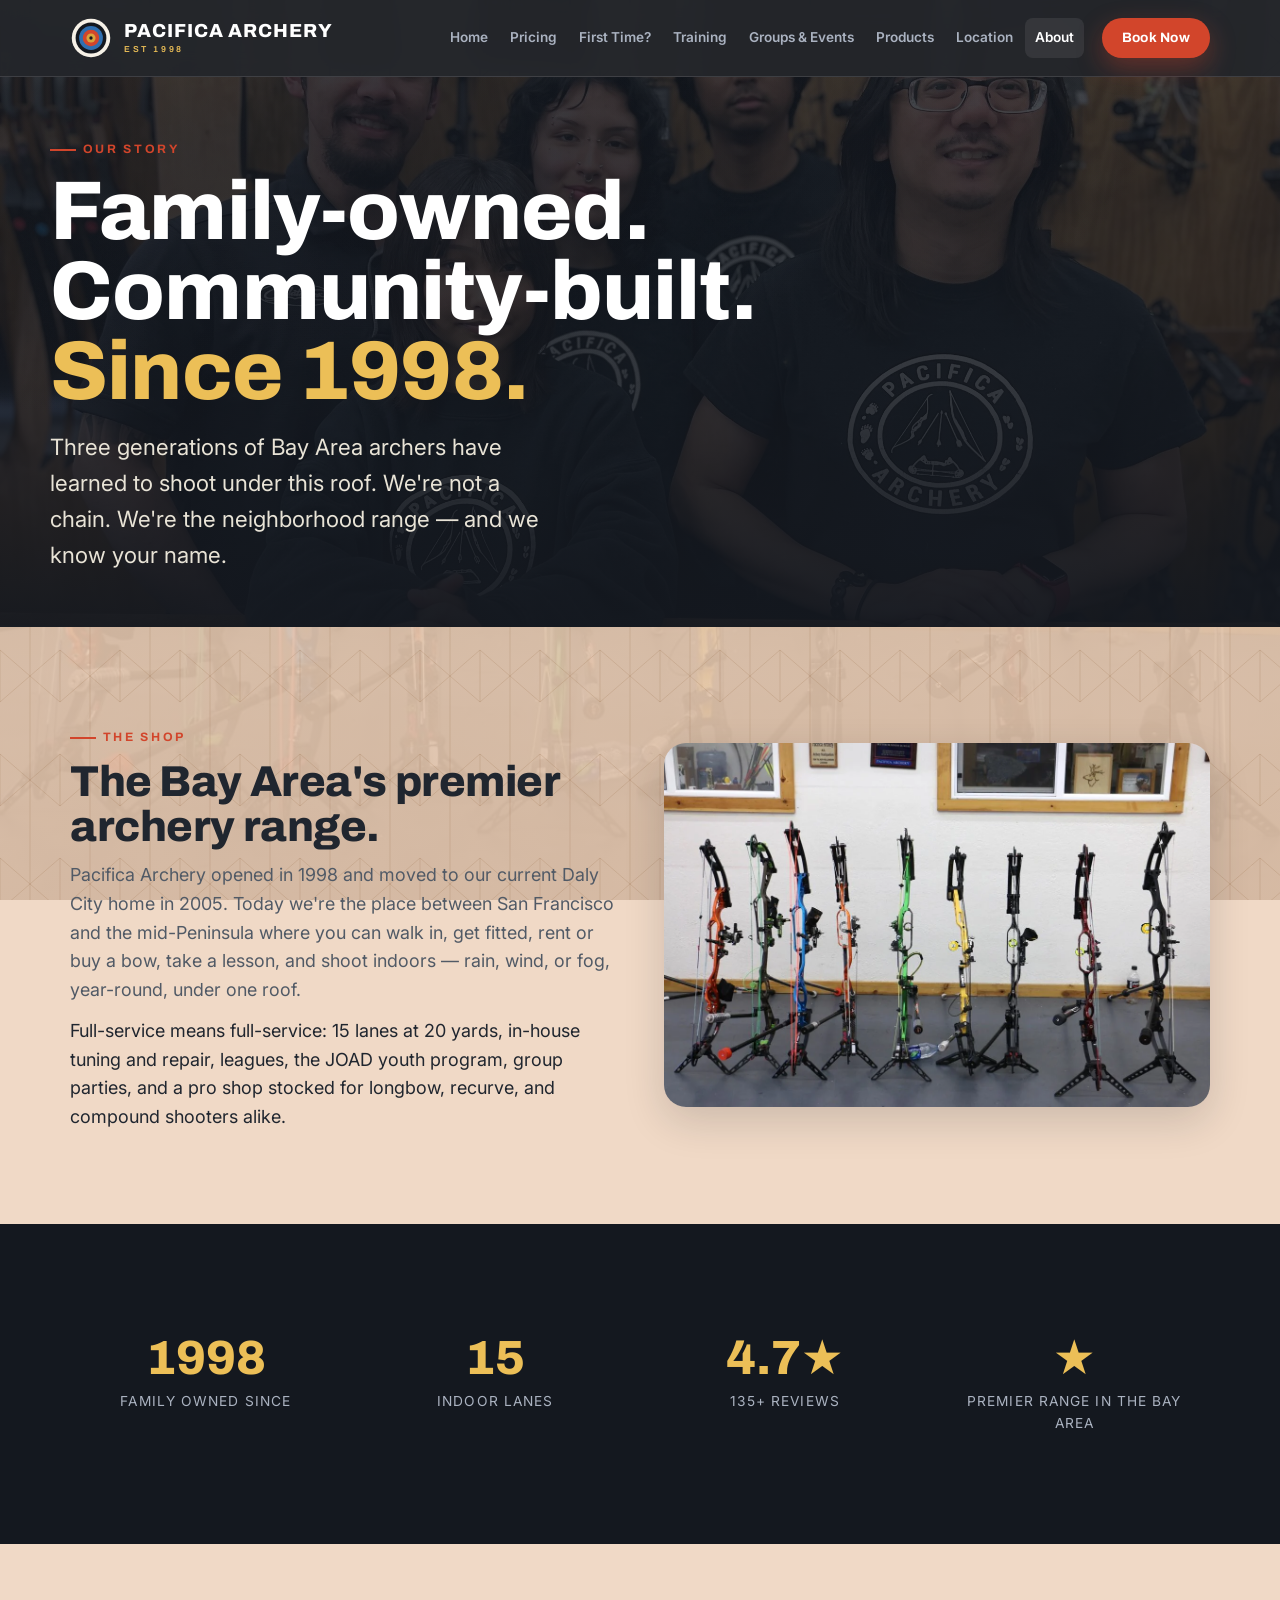
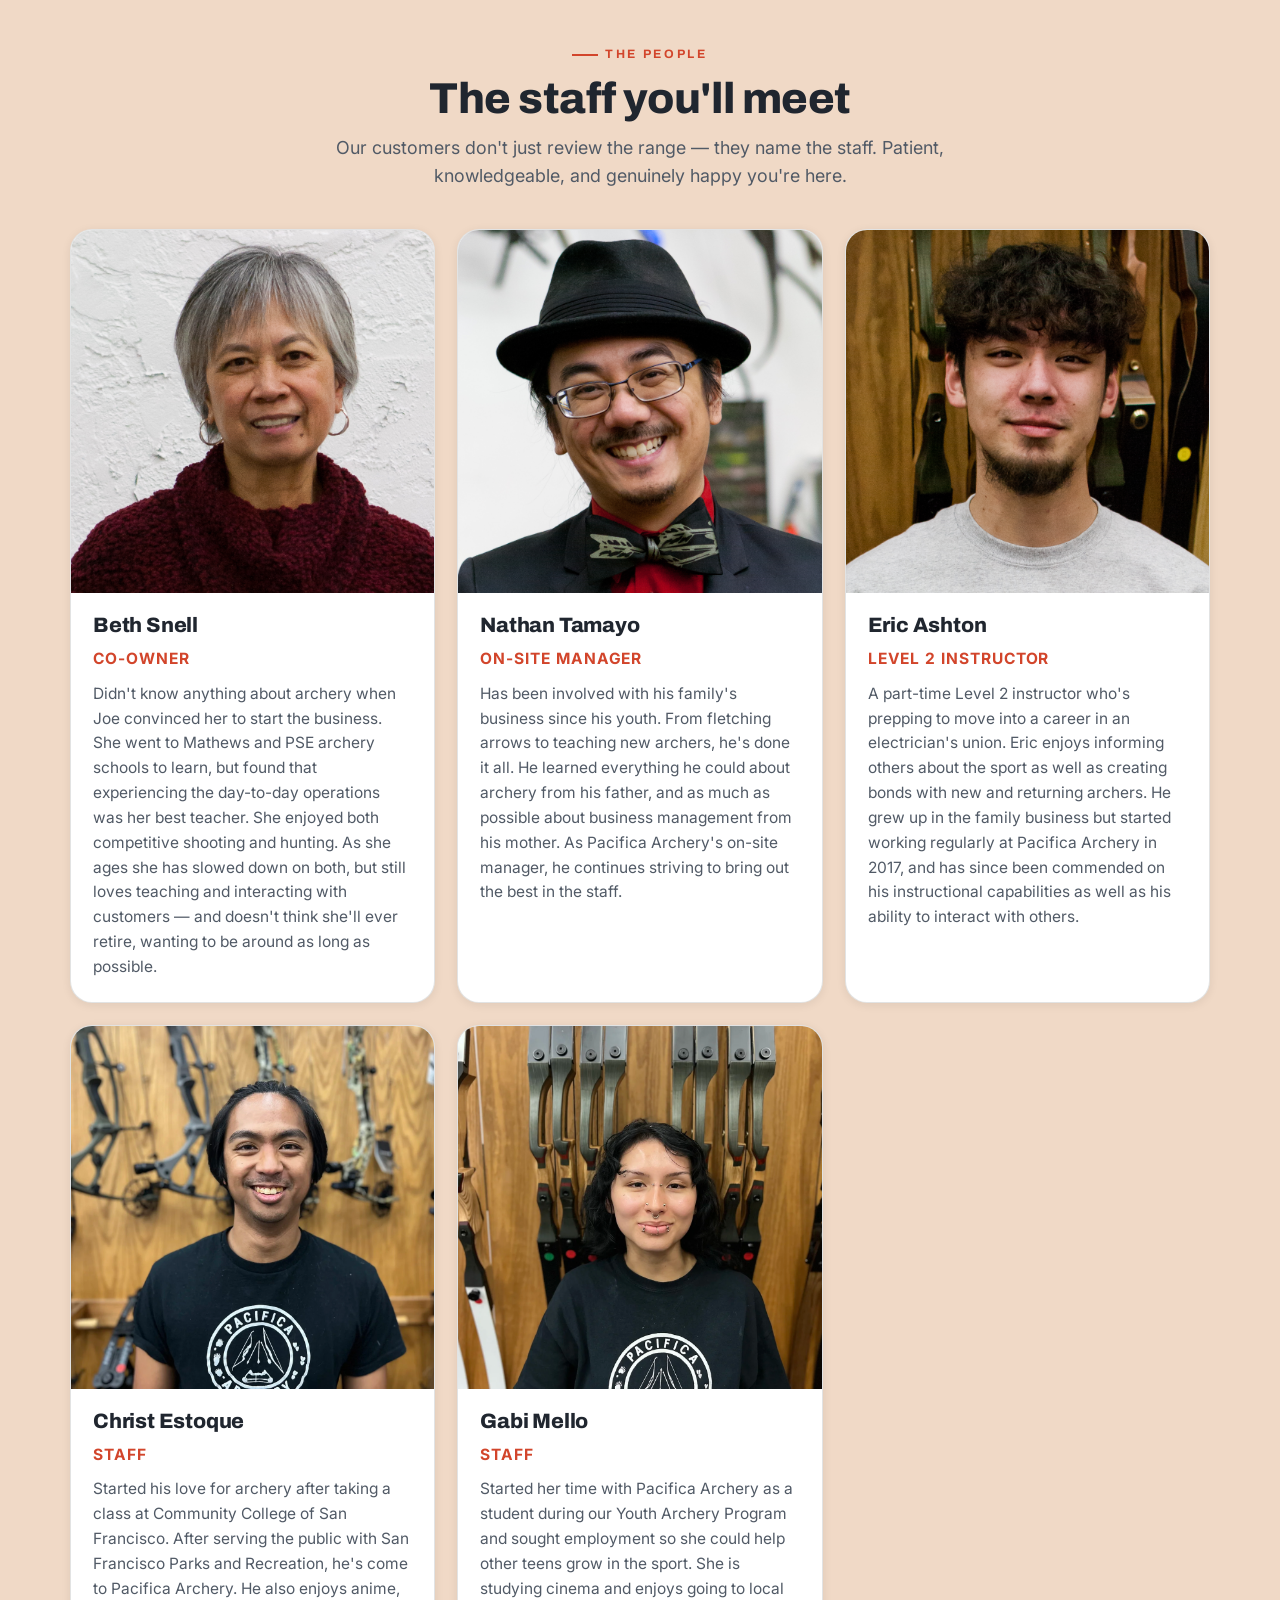
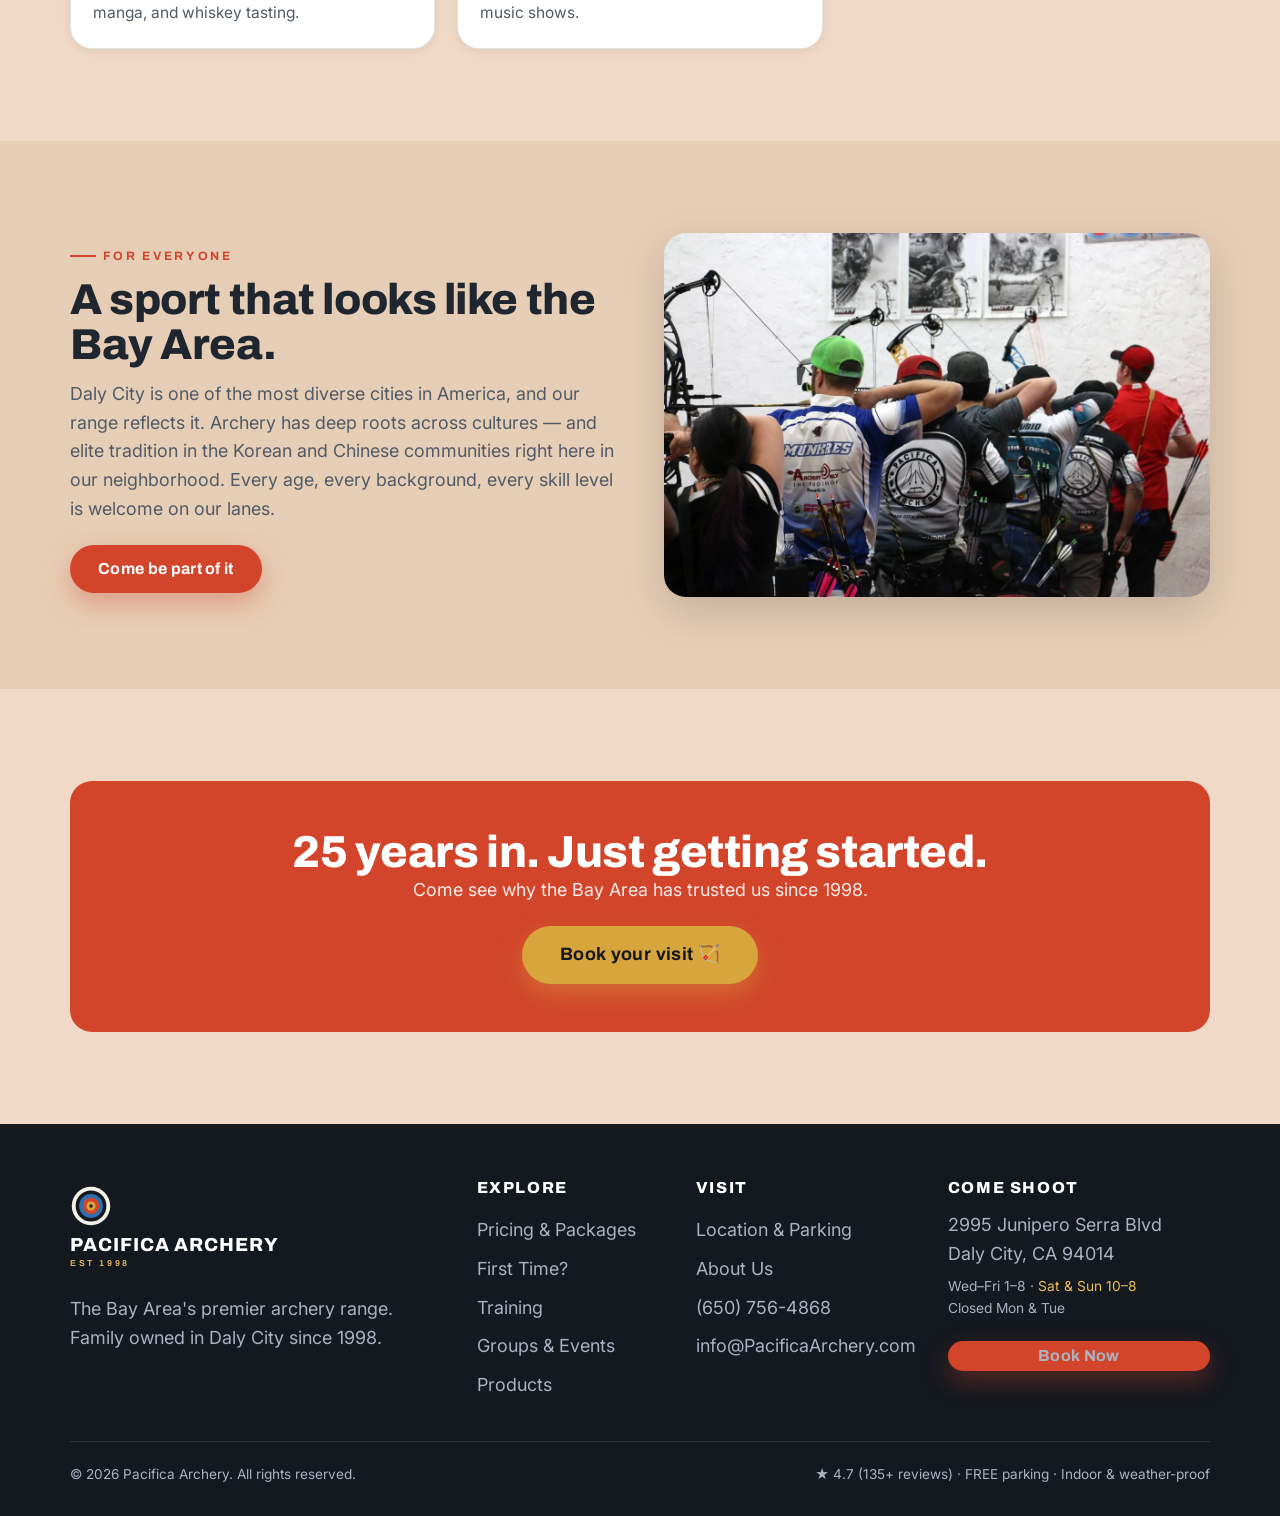
==== website/about.html @ 58738569 "Initial commit: Pacifica Archery website + business analysis Static, mobile-first marketing & bookin" ====
<!DOCTYPE html>
<html lang="en">
<head>
<meta charset="UTF-8">
<meta name="viewport" content="width=device-width, initial-scale=1">
<title>About — Pacifica Archery | Family-Owned Since 1998, Daly City</title>
<meta name="description" content="Meet Pacifica Archery: the Bay Area's premier archery range, family owned and operated in Daly City since 1998. Knowledgeable staff, real community, every archer welcome.">
<link rel="canonical" href="https://www.pacificaarchery.com/about.html">
<meta name="theme-color" content="#14181f">
<meta property="og:type" content="website">
<meta property="og:title" content="About — Pacifica Archery">
<meta property="og:description" content="Family owned in Daly City since 1998. The Bay Area's premier archery range.">
<meta property="og:image" content="https://www.pacificaarchery.com/assets/img/staff-team.webp">
<meta property="og:url" content="https://www.pacificaarchery.com/about.html">
<meta name="twitter:card" content="summary_large_image">
<link rel="icon" href="assets/img/favicon.svg" type="image/svg+xml">
<link rel="preconnect" href="https://fonts.googleapis.com"><link rel="preconnect" href="https://fonts.gstatic.com" crossorigin>
<link href="https://fonts.googleapis.com/css2?family=Archivo:wght@500;600;700;800;900&family=Inter:wght@400;500;600;700&family=Yuji+Syuku&display=swap" rel="stylesheet">
<link rel="stylesheet" href="assets/css/styles.css">
</head>
<body>

<header class="site-header">
  <div class="wrap nav">
    <a class="brand" href="index.html" aria-label="Pacifica Archery home"><svg class="mark" viewBox="0 0 48 48" aria-hidden="true"><circle cx="24" cy="24" r="22" fill="#f6f1e7"/><circle cx="24" cy="24" r="17.6" fill="#14181f"/><circle cx="24" cy="24" r="13.6" fill="#2f6fb0"/><circle cx="24" cy="24" r="9.4" fill="#d2452b"/><circle cx="24" cy="24" r="5.2" fill="#d8a43c"/><circle cx="24" cy="24" r="1.9" fill="#14181f"/></svg><span class="brand-name">Pacifica Archery<small>EST 1998</small></span></a>
    <nav class="nav-links" aria-label="Primary"><a href="index.html">Home</a><a href="pricing.html">Pricing</a><a href="first-time.html">First Time?</a><a href="lessons.html">Training</a><a href="groups.html">Groups &amp; Events</a><a href="products.html">Products</a><a href="location.html">Location</a><a href="about.html" aria-current="page">About</a></nav>
    <a class="btn btn--primary nav-book" href="book.html">Book Now</a>
    <button class="hamburger" aria-label="Open menu" aria-expanded="false" aria-controls="mobileMenu"><svg viewBox="0 0 24 24" fill="none" stroke="currentColor" stroke-width="2.4"><path d="M3 6h18M3 12h18M3 18h18"/></svg></button>
  </div>
</header>
<div class="mobile-menu" id="mobileMenu"><a href="index.html">Home</a><a href="pricing.html">Pricing &amp; Packages</a><a href="first-time.html">First Time? Start Here</a><a href="lessons.html">Training</a><a href="groups.html">Groups &amp; Events</a><a href="products.html">Products</a><a href="location.html">Location &amp; Parking</a><a href="about.html">About Us</a><a class="btn btn--primary btn--block" href="book.html">Book Now</a></div>

<section class="hero" style="min-height:auto">
  <div class="hero__media"><img src="assets/img/staff-team.webp" alt="The Pacifica Archery family and team in front of the bow wall"></div>
  <div class="wrap hero__inner" style="padding:54px 0">
    <span class="eyebrow">Our story</span>
    <h1 class="mt-s h-xl">Family-owned.<br>Community-built.<br><span class="pop">Since 1998.</span></h1>
    <p class="sub">Three generations of Bay Area archers have learned to shoot under this roof. We're not a chain. We're the neighborhood range — and we know your name.</p>
  </div>
</section>

<section class="section">
  <div class="wrap split">
    <div class="reveal">
      <span class="eyebrow">The shop</span>
      <h2 class="h-lg mt-s">The Bay Area's premier archery range.</h2>
      <p class="lead mt-s">Pacifica Archery opened in 1998 and moved to our current Daly City home in 2005. Today we're the place between San Francisco and the mid-Peninsula where you can walk in, get fitted, rent or buy a bow, take a lesson, and shoot indoors — rain, wind, or fog, year-round, under one roof.</p>
      <p class="mt-s">Full-service means full-service: 15 lanes at 20 yards, in-house tuning and repair, leagues, the JOAD youth program, group parties, and a pro shop stocked for longbow, recurve, and compound shooters alike.</p>
    </div>
    <div class="split__media reveal"><img src="assets/img/bows-spread.webp" alt="A colorful lineup of compound bows on stands at Pacifica Archery"></div>
  </div>
</section>

<section class="section section--ink tx-asanoha">
  <div class="wrap">
    <div class="stats">
      <div class="stat"><div class="n">1998</div><div class="l">Family owned since</div></div>
      <div class="stat"><div class="n">15</div><div class="l">Indoor lanes</div></div>
      <div class="stat"><div class="n">4.7★</div><div class="l">135+ reviews</div></div>
      <div class="stat"><div class="n">★</div><div class="l">Premier range in the Bay Area</div></div>
    </div>
  </div>
</section>

<!-- The team -->
<section class="section">
  <div class="wrap">
    <div class="center"><span class="eyebrow" style="justify-content:center">The people</span><h2 class="h-lg mt-s">The staff you'll meet</h2><p class="lead center mt-s" style="margin-inline:auto">Our customers don't just review the range — they name the staff. Patient, knowledgeable, and genuinely happy you're here.</p></div>
    <div class="cards cards--3 mt-l">
      <div class="card reveal"><div class="card__img" style="aspect-ratio:1"><img src="assets/img/staff-beth.webp" alt="Beth Snell, co-owner of Pacifica Archery"></div><div class="card__body"><h3>Beth Snell</h3><p class="small" style="color:var(--cinnabar);font-weight:700;text-transform:uppercase;letter-spacing:.06em">Co-owner</p><p class="muted">Didn't know anything about archery when Joe convinced her to start the business. She went to Mathews and PSE archery schools to learn, but found that experiencing the day-to-day operations was her best teacher. She enjoyed both competitive shooting and hunting. As she ages she has slowed down on both, but still loves teaching and interacting with customers — and doesn't think she'll ever retire, wanting to be around as long as possible.</p></div></div>
      <div class="card reveal"><div class="card__img" style="aspect-ratio:1"><img src="assets/img/staff-joe.webp" alt="Nathan Tamayo, on-site manager at Pacifica Archery"></div><div class="card__body"><h3>Nathan Tamayo</h3><p class="small" style="color:var(--cinnabar);font-weight:700;text-transform:uppercase;letter-spacing:.06em">On-site Manager</p><p class="muted">Has been involved with his family's business since his youth. From fletching arrows to teaching new archers, he's done it all. He learned everything he could about archery from his father, and as much as possible about business management from his mother. As Pacifica Archery's on-site manager, he continues striving to bring out the best in the staff.</p></div></div>
      <div class="card reveal"><div class="card__img" style="aspect-ratio:1"><img src="assets/img/staff-portrait-2.webp" alt="Eric Ashton, Level 2 instructor at Pacifica Archery"></div><div class="card__body"><h3>Eric Ashton</h3><p class="small" style="color:var(--cinnabar);font-weight:700;text-transform:uppercase;letter-spacing:.06em">Level 2 Instructor</p><p class="muted">A part-time Level 2 instructor who's prepping to move into a career in an electrician's union. Eric enjoys informing others about the sport as well as creating bonds with new and returning archers. He grew up in the family business but started working regularly at Pacifica Archery in 2017, and has since been commended on his instructional capabilities as well as his ability to interact with others.</p></div></div>
      <div class="card reveal"><div class="card__img" style="aspect-ratio:1"><img src="assets/img/staff-eric.webp" alt="Christ Estoque, staff at Pacifica Archery"></div><div class="card__body"><h3>Christ Estoque</h3><p class="small" style="color:var(--cinnabar);font-weight:700;text-transform:uppercase;letter-spacing:.06em">Staff</p><p class="muted">Started his love for archery after taking a class at Community College of San Francisco. After serving the public with San Francisco Parks and Recreation, he's come to Pacifica Archery. He also enjoys anime, manga, and whiskey tasting.</p></div></div>
      <div class="card reveal"><div class="card__img" style="aspect-ratio:1"><img src="assets/img/staff-archer-woman.webp" alt="Gabi Mello, staff at Pacifica Archery"></div><div class="card__body"><h3>Gabi Mello</h3><p class="small" style="color:var(--cinnabar);font-weight:700;text-transform:uppercase;letter-spacing:.06em">Staff</p><p class="muted">Started her time with Pacifica Archery as a student during our Youth Archery Program and sought employment so she could help other teens grow in the sport. She is studying cinema and enjoys going to local music shows.</p></div></div>
    </div>
  </div>
</section>

<section class="section" style="background:var(--paper-2)">
  <div class="wrap split split--rev">
    <div class="reveal">
      <span class="eyebrow">For everyone</span>
      <h2 class="h-lg mt-s">A sport that looks like the Bay Area.</h2>
      <p class="lead mt-s">Daly City is one of the most diverse cities in America, and our range reflects it. Archery has deep roots across cultures — and elite tradition in the Korean and Chinese communities right here in our neighborhood. Every age, every background, every skill level is welcome on our lanes.</p>
      <a class="btn btn--primary mt-m" href="book.html">Come be part of it</a>
    </div>
    <div class="split__media reveal"><img src="assets/img/league-line.webp" alt="A diverse line of archers shooting together at Pacifica Archery"></div>
  </div>
</section>

<section class="section">
  <div class="wrap center">
    <div class="banner-cta reveal"><h2>25 years in. Just getting started.</h2><p class="lead center" style="color:rgba(255,255,255,.9);margin-inline:auto">Come see why the Bay Area has trusted us since 1998.</p><a class="btn btn--gold btn--lg" href="book.html">Book your visit 🏹</a></div>
  </div>
</section>

<footer class="site-footer">
  <div class="wrap">
    <div class="footer-grid">
      <div><a class="brand" href="index.html" style="color:#fff"><svg class="mark" viewBox="0 0 48 48" aria-hidden="true"><circle cx="24" cy="24" r="22" fill="#f6f1e7"/><circle cx="24" cy="24" r="17.6" fill="#14181f"/><circle cx="24" cy="24" r="13.6" fill="#2f6fb0"/><circle cx="24" cy="24" r="9.4" fill="#d2452b"/><circle cx="24" cy="24" r="5.2" fill="#d8a43c"/><circle cx="24" cy="24" r="1.9" fill="#14181f"/></svg><span class="brand-name">Pacifica Archery<small>EST 1998</small></span></a><p class="mt-m" style="max-width:32ch">The Bay Area's premier archery range. Family owned in Daly City since 1998.</p></div>
      <div><h4>Explore</h4><a href="pricing.html">Pricing &amp; Packages</a><a href="first-time.html">First Time?</a><a href="lessons.html">Training</a><a href="groups.html">Groups &amp; Events</a><a href="products.html">Products</a></div>
      <div><h4>Visit</h4><a href="location.html">Location &amp; Parking</a><a href="about.html">About Us</a><a href="tel:+16507564868">(650) 756-4868</a><a href="mailto:info@PacificaArchery.com">info@PacificaArchery.com</a></div>
      <div><h4>Come shoot</h4><p style="margin:0 0 6px">2995 Junipero Serra Blvd<br>Daly City, CA 94014</p><p class="small">Wed–Fri 1–8 · <span style="color:var(--gold-bright)">Sat &amp; Sun 10–8</span><br>Closed Mon &amp; Tue</p><a class="btn btn--primary mt-m" href="book.html">Book Now</a></div>
    </div>
    <div class="footer-bottom"><span>© <span id="year">2026</span> Pacifica Archery. All rights reserved.</span><span>★ 4.7 (135+ reviews) · FREE parking · Indoor &amp; weather-proof</span></div>
  </div>
</footer>
<div class="mobile-book-bar"><a class="btn btn--primary" href="book.html">Book Now 🏹</a><a class="btn btn--gold btn--call" href="tel:+16507564868" aria-label="Call Pacifica Archery"><svg viewBox="0 0 24 24" width="22" height="22" fill="none" stroke="currentColor" stroke-width="2"><path d="M22 16.9v3a2 2 0 0 1-2.2 2 19.8 19.8 0 0 1-8.6-3 19.5 19.5 0 0 1-6-6 19.8 19.8 0 0 1-3.1-8.7A2 2 0 0 1 4.1 2h3a2 2 0 0 1 2 1.7c.1 1 .4 1.9.7 2.8a2 2 0 0 1-.5 2.1L8.1 9.9a16 16 0 0 0 6 6l1.3-1.3a2 2 0 0 1 2.1-.4c.9.3 1.8.6 2.8.7a2 2 0 0 1 1.7 2Z"/></svg></a></div>
<script src="assets/js/main.js"></script>
</body>
</html>
---- website/assets/css/styles.css ----
/* =============================================================
   PACIFICA ARCHERY — Design System
   Theme: Asian artisan & craft (wood, ink, gold, cinnabar) meets
   modern, sleek, action-oriented sport energy.
   Mobile-first. Built for speed, accessibility (WCAG AA), and SEO.
   ============================================================= */

/* ---------- Design tokens ---------- */
:root {
  /* Core palette */
  --ink:        #14181f;   /* sumi ink — primary dark */
  --ink-2:      #1c2330;   /* deep navy ink */
  --ink-3:      #2b3445;   /* lifted ink (cards on dark) */
  --paper:      #f0d9c6;   /* warm reddish-wood off-white */
  --paper-2:    #e6cdb5;   /* deeper reddish wood */
  --white:      #ffffff;

  /* Wood / craft */
  --wood:       #8a5a2b;   /* walnut */
  --wood-light: #b9844f;   /* oak */
  --wood-dark:  #5c3a1c;

  /* Accents */
  --gold:       #d8a43c;   /* confident gold/amber — the arrow */
  --gold-bright:#ecbf57;
  --cinnabar:   #d2452b;   /* vermilion — action / bullseye red (CTAs only) */
  --cinnabar-2: #b5371f;
  --jade:       #2f7d6b;   /* weekday accent */
  --blue:       #2b6cb0;   /* weekend accent (replaces red in pricing) */

  /* Functional */
  --text:       #20262f;
  --text-soft:  #515a66;
  --text-onink: #e8e3d6;
  --text-onink-soft: #aab2c0;
  --line:       rgba(20,24,31,.12);
  --line-onink: rgba(255,255,255,.12);

  /* Type */
  --font-display: "Archivo", "Oswald", system-ui, "Segoe UI", sans-serif;
  --font-brush:   "Yuji Syuku", "Archivo", serif;
  --font-body:    "Inter", system-ui, -apple-system, "Segoe UI", Roboto, sans-serif;

  /* Spacing / shape */
  --radius:   14px;
  --radius-lg: 22px;
  --shadow-sm: 0 2px 10px rgba(20,24,31,.08);
  --shadow:    0 14px 40px rgba(20,24,31,.16);
  --shadow-lg: 0 30px 70px rgba(20,24,31,.28);
  --maxw: 1180px;
  --header-h: 68px;
}

/* ---------- Reset ---------- */
*, *::before, *::after { box-sizing: border-box; }
* { margin: 0; }
html { scroll-behavior: smooth; -webkit-text-size-adjust: 100%; }
body {
  font-family: var(--font-body);
  color: var(--text);
  background: var(--paper);
  line-height: 1.6;
  font-size: 17px;
  overflow-x: hidden;
  -webkit-font-smoothing: antialiased;
}
/* Reddish-wood backdrop: bows & equipment photo + asanoha texture, tinted translucent.
   Fixed behind everything; dark/opaque sections cover it, off-white areas reveal it. */
body::before {
  content: ""; position: fixed; inset: 0; z-index: -1; pointer-events: none;
  background-color: var(--paper);
  background-image:
    url("data:image/svg+xml,%3Csvg xmlns='http://www.w3.org/2000/svg' width='60' height='104' viewBox='0 0 60 104'%3E%3Cg fill='none' stroke='%238a5a2b' stroke-width='1' stroke-opacity='0.16'%3E%3Cpath d='M30 0v52M0 26l30 26 30-26M0 78l30-26 30 26M30 52v52M0 26v52M60 26v52'/%3E%3C/g%3E%3C/svg%3E"),
    linear-gradient(180deg, rgba(238,212,189,.86), rgba(223,193,168,.92)),
    url("../img/bows-spread.webp");
  background-repeat: repeat, no-repeat, no-repeat;
  background-position: top left, center, center 38%;
  background-size: 60px 104px, cover, cover;
  background-attachment: fixed, fixed, fixed;
}
img { max-width: 100%; display: block; height: auto; }
a { color: inherit; text-decoration: none; }
button { font: inherit; cursor: pointer; }
h1, h2, h3, h4 { font-family: var(--font-display); line-height: 1.04; font-weight: 800; letter-spacing: -.01em; }
:focus-visible { outline: 3px solid var(--gold); outline-offset: 2px; border-radius: 4px; }

/* ---------- Decorative textures (inline SVG patterns) ---------- */
/* Asanoha (hemp leaf) — traditional craft geometry, used as faint overlay */
.tx-asanoha {
  background-image: url("data:image/svg+xml,%3Csvg xmlns='http://www.w3.org/2000/svg' width='60' height='104' viewBox='0 0 60 104'%3E%3Cg fill='none' stroke='%23d8a43c' stroke-width='1' stroke-opacity='0.18'%3E%3Cpath d='M30 0v52M0 26l30 26 30-26M0 78l30-26 30 26M30 52v52M0 26v52M60 26v52'/%3E%3C/g%3E%3C/svg%3E");
}
/* Seigaiha (waves) — calm craft motif */
.tx-seigaiha {
  background-image: url("data:image/svg+xml,%3Csvg xmlns='http://www.w3.org/2000/svg' width='56' height='28' viewBox='0 0 56 28'%3E%3Cg fill='none' stroke='%23ffffff' stroke-opacity='0.06' stroke-width='1.4'%3E%3Cpath d='M0 28c0-15 12-27 28-27S56 13 56 28M-14 28c0-15 12-27 28-27M42 1c16 0 28 12 28 27'/%3E%3C/g%3E%3C/svg%3E");
}
/* Woodgrain gradient (CSS, no image) */
.tx-wood {
  background-color: var(--wood);
  background-image:
    repeating-linear-gradient(90deg, rgba(0,0,0,.05) 0 2px, transparent 2px 7px),
    repeating-linear-gradient(90deg, rgba(255,255,255,.04) 0 1px, transparent 1px 12px),
    linear-gradient(100deg, var(--wood-dark), var(--wood) 35%, var(--wood-light) 60%, var(--wood) 85%);
}

/* ---------- Layout helpers ---------- */
.wrap { width: 100%; max-width: var(--maxw); margin-inline: auto; padding-inline: 20px; }
.section { padding: 72px 0; }
.section--tight { padding: 48px 0; }
.section--ink { background: var(--ink); color: var(--text-onink); }
.section--ink h1, .section--ink h2, .section--ink h3 { color: var(--white); }
.section--wood { color: var(--paper); }
.center { text-align: center; }
.grid { display: grid; gap: 22px; }
.eyebrow {
  font-family: var(--font-display);
  text-transform: uppercase;
  letter-spacing: .22em;
  font-size: .76rem;
  font-weight: 700;
  color: var(--cinnabar);
  display: inline-flex; align-items: center; gap: .55em;
}
.section--ink .eyebrow, .section--wood .eyebrow { color: var(--gold-bright); }
.eyebrow::before { content: ""; width: 26px; height: 2px; background: currentColor; display: inline-block; }
.h-xl { font-size: clamp(2.1rem, 6vw, 3.6rem); }
.h-lg { font-size: clamp(1.7rem, 4.4vw, 2.7rem); }
.lead { font-size: 1.12rem; color: var(--text-soft); max-width: 60ch; }
.section--ink .lead { color: var(--text-onink-soft); }
.mt-s { margin-top: 12px; } .mt-m { margin-top: 22px; } .mt-l { margin-top: 38px; }
.stack > * + * { margin-top: 16px; }

/* ---------- Buttons ---------- */
.btn {
  display: inline-flex; align-items: center; justify-content: center; gap: .5em;
  font-family: var(--font-display); font-weight: 700; letter-spacing: .02em;
  padding: 14px 26px; border-radius: 999px; border: 2px solid transparent;
  transition: transform .15s ease, box-shadow .2s ease, background .2s ease, color .2s;
  font-size: 1rem; text-align: center; line-height: 1;
}
.btn:active { transform: translateY(1px) scale(.99); }
.btn--primary { background: var(--cinnabar); color: #fff; box-shadow: 0 10px 26px rgba(210,69,43,.36); }
.btn--primary:hover { background: var(--cinnabar-2); transform: translateY(-2px); box-shadow: 0 16px 34px rgba(210,69,43,.46); }
.btn--gold { background: var(--gold); color: var(--ink); box-shadow: 0 10px 26px rgba(216,164,60,.4); }
.btn--gold:hover { background: var(--gold-bright); transform: translateY(-2px); }
.btn--ghost { background: transparent; border-color: currentColor; color: inherit; }
.btn--ghost:hover { background: rgba(255,255,255,.1); transform: translateY(-2px); }
.btn--lg { padding: 18px 36px; font-size: 1.12rem; }
.btn--block { display: flex; width: 100%; }

/* ---------- Header / nav ---------- */
.site-header {
  position: sticky; top: 0; z-index: 100;
  background: rgba(20,24,31,.92);
  backdrop-filter: blur(10px);
  border-bottom: 1px solid var(--line-onink);
  color: var(--text-onink);
}
.nav { display: flex; align-items: center; gap: 18px; height: var(--header-h); }
.brand { display: inline-flex; align-items: center; gap: 12px; }
.brand .mark { width: 42px; height: 42px; flex: 0 0 auto; }
.brand-name { display: flex; flex-direction: column; justify-content: center; font-family: var(--font-display); font-weight: 800; color: #fff; font-size: 1.18rem; letter-spacing: .05em; line-height: 1; text-transform: uppercase; white-space: nowrap; }
.brand-name small { font-size: .54rem; letter-spacing: .3em; color: var(--gold-bright); font-weight: 600; margin-top: 4px; }
.nav-links { display: none; gap: 2px; margin-left: auto; align-items: center; }
.nav-links a { padding: 9px 10px; border-radius: 8px; color: var(--text-onink-soft); font-weight: 600; font-size: .85rem; white-space: nowrap; transition: color .15s, background .15s; }
.nav-links a:hover, .nav-links a[aria-current="page"] { color: #fff; background: rgba(255,255,255,.08); }
.nav-cta { margin-left: auto; display: flex; align-items: center; gap: 10px; }
.nav-book { display: none; font-size: .85rem; padding: 11px 18px; white-space: nowrap; }
.hamburger { margin-left: auto; width: 46px; height: 46px; display: grid; place-items: center; background: rgba(255,255,255,.08); border: 1px solid var(--line-onink); border-radius: 10px; color: #fff; }
.hamburger svg { width: 22px; height: 22px; }

.mobile-menu {
  position: fixed; inset: var(--header-h) 0 0 0; z-index: 99;
  background: var(--ink); padding: 22px 20px;
  transform: translateY(-12px); opacity: 0; pointer-events: none;
  transition: opacity .22s ease, transform .22s ease;
  overflow-y: auto;
}
.mobile-menu.open { opacity: 1; transform: none; pointer-events: auto; }
.mobile-menu a { display: block; padding: 15px 8px; font-family: var(--font-display); font-size: 1.3rem; font-weight: 700; color: #fff; border-bottom: 1px solid var(--line-onink); }
.mobile-menu a:hover { color: var(--gold-bright); }
.mobile-menu .btn { margin-top: 20px; }

/* ---------- Hero ---------- */
.hero { position: relative; color: #fff; overflow: hidden; background: var(--ink); }
.hero__media { position: absolute; inset: 0; z-index: 0; }
.hero__media img { width: 100%; height: 100%; object-fit: cover; opacity: .5; }
.hero__media::after {
  content: ""; position: absolute; inset: 0;
  background:
    radial-gradient(120% 90% at 20% 10%, rgba(20,24,31,.35), transparent 60%),
    linear-gradient(180deg, rgba(20,24,31,.55) 0%, rgba(20,24,31,.72) 55%, rgba(20,24,31,.95) 100%);
}
.hero__inner { position: relative; z-index: 2; padding: 64px 0 72px; }
.hero h1 { font-size: clamp(2.6rem, 9vw, 5.2rem); line-height: .96; text-wrap: balance; }
.hero h1 .pop { color: var(--gold-bright); display: inline-block; }
.hero .sub { font-size: clamp(1.05rem, 2.6vw, 1.4rem); color: var(--text-onink); max-width: 36ch; margin-top: 18px; }
.hero .cta-row { display: flex; flex-wrap: wrap; gap: 14px; margin-top: 30px; }
.trust-strip { display: flex; flex-wrap: wrap; gap: 10px 22px; margin-top: 34px; font-size: .9rem; color: var(--text-onink-soft); align-items: center; }
.trust-strip b { color: #fff; }
.trust-strip span { display: inline-flex; align-items: center; gap: 7px; }

/* Target + arrow motion graphic */
.target-badge { width: 100%; max-width: 340px; aspect-ratio: 1; margin-inline: auto; }
.arrow-fly { animation: arrowFly 2.4s cubic-bezier(.5,0,.2,1) .4s both; transform-origin: center; }
@keyframes arrowFly {
  0%   { transform: translateX(-160%) rotate(0deg); opacity: 0; }
  60%  { opacity: 1; }
  100% { transform: translateX(0) rotate(0deg); opacity: 1; }
}
.ring-hit { animation: ringHit .5s ease 2.7s both; transform-box: fill-box; transform-origin: center; }
@keyframes ringHit { 0%{transform:scale(1);} 40%{transform:scale(1.06);} 100%{transform:scale(1);} }

/* ---------- Badges / pills ---------- */
.pills { display: flex; flex-wrap: wrap; gap: 9px; }
.pill { display: inline-flex; align-items: center; gap: 7px; padding: 8px 14px; border-radius: 999px; font-weight: 600; font-size: .85rem; background: rgba(255,255,255,.1); border: 1px solid var(--line-onink); color: #fff; }
.pill--gold { background: var(--gold); color: var(--ink); border-color: transparent; }
.pill--green { background: var(--jade); color: #fff; border-color: transparent; }
.pill--red  { background: var(--cinnabar); color: #fff; border-color: transparent; }
.pill--light { background: #fff; color: var(--ink); border-color: var(--line); }

/* ---------- Cards ---------- */
.cards { display: grid; gap: 22px; grid-template-columns: 1fr; }
.card {
  background: #fff; border-radius: var(--radius-lg); overflow: hidden;
  box-shadow: var(--shadow-sm); border: 1px solid var(--line);
  transition: transform .2s ease, box-shadow .25s ease;
  display: flex; flex-direction: column;
}
.card:hover { transform: translateY(-6px); box-shadow: var(--shadow); }
.card__img { aspect-ratio: 16/10; overflow: hidden; background: var(--ink-3); }
.card__img img { width: 100%; height: 100%; object-fit: cover; transition: transform .5s ease; }
.card:hover .card__img img { transform: scale(1.06); }
.card__body { padding: 22px; display: flex; flex-direction: column; gap: 10px; flex: 1; }
.card__body h3 { font-size: 1.3rem; }
.card__body p { color: var(--text-soft); font-size: .97rem; }
.card__body .btn { margin-top: auto; }

/* Steps */
.steps { display: grid; gap: 20px; grid-template-columns: 1fr; counter-reset: step; }
.step { background: #fff; border-radius: var(--radius); padding: 26px 22px; border: 1px solid var(--line); position: relative; box-shadow: var(--shadow-sm); }
.step::before {
  counter-increment: step; content: counter(step);
  font-family: var(--font-display); font-weight: 800; font-size: 1.1rem;
  width: 44px; height: 44px; border-radius: 50%; display: grid; place-items: center;
  background: var(--cinnabar); color: #fff; margin-bottom: 14px;
}
.step h3 { font-size: 1.2rem; margin-bottom: 6px; }
.step p { color: var(--text-soft); font-size: .96rem; }
/* Arrow-count variant: 1 / 2 / 3 arrows centered above the text (replaces the numbers) */
.steps--arrows .step { text-align: center; }
.steps--arrows .step::before { content: none; }
.step-arrows { display: flex; flex-direction: column; align-items: center; gap: 5px; margin: 0 auto 16px; color: var(--cinnabar); }
.step-arrows svg { width: 50px; height: 14px; display: block; }

/* ---------- Pricing ---------- */
.toggle-wrap { display: inline-flex; padding: 6px; background: var(--ink-3); border-radius: 999px; gap: 4px; }
.toggle-wrap[data-mode="weekend"] { background: #20303f; }
.toggle-btn { border: 0; background: transparent; color: var(--text-onink-soft); font-family: var(--font-display); font-weight: 700; padding: 11px 22px; border-radius: 999px; transition: all .2s; display: inline-flex; align-items: center; gap: 8px; }
.toggle-btn.active { color: #fff; }
.toggle-btn[data-band="weekday"].active { background: var(--jade); }
.toggle-btn[data-band="weekend"].active { background: var(--blue); }

.price-tiers { display: grid; gap: 22px; grid-template-columns: 1fr; align-items: stretch; }
.tier {
  background: #fff; border-radius: var(--radius-lg); padding: 28px 24px;
  border: 1px solid var(--line); box-shadow: var(--shadow-sm); position: relative;
  display: flex; flex-direction: column;
}
.tier--featured { border: 2px solid var(--gold); box-shadow: var(--shadow); }
.tier__flag { position: absolute; top: -13px; left: 50%; transform: translateX(-50%); background: var(--gold); color: var(--ink); font-family: var(--font-display); font-weight: 800; font-size: .72rem; letter-spacing: .12em; text-transform: uppercase; padding: 6px 16px; border-radius: 999px; white-space: nowrap; }
.tier h3 { font-size: 1.45rem; }
.tier .tier__tag { color: var(--text-soft); font-size: .94rem; min-height: 2.6em; }
.tier .price { font-family: var(--font-display); font-weight: 800; font-size: 2.9rem; color: var(--ink); line-height: 1; margin: 12px 0 2px; display: flex; align-items: baseline; gap: 8px; }
.tier .price .per { font-size: .95rem; font-weight: 600; color: var(--text-soft); }
.tier .price .was { font-size: 1rem; color: var(--blue); text-decoration: line-through; font-weight: 700; }
.tier ul { list-style: none; padding: 0; margin: 16px 0 22px; display: flex; flex-direction: column; gap: 10px; }
.tier li { display: flex; gap: 10px; font-size: .96rem; color: var(--text); }
.tier li svg { flex: 0 0 auto; width: 20px; height: 20px; color: var(--jade); margin-top: 2px; }
.tier .btn { margin-top: auto; }
.price[data-band] { transition: opacity .18s ease; }

/* Three-rate price block — same size & typography everywhere, color-coded to the rate sheet */
.price-trio { display: flex; flex-wrap: wrap; gap: 8px 18px; align-items: flex-start; margin: 8px 0; }
.price-trio > span { display: inline-flex; flex-direction: column; line-height: 1.05; }
.price-trio .amt { font-family: var(--font-display); font-weight: 800; font-size: 1.5rem; }
.price-trio .lbl { font-size: .64rem; font-weight: 700; text-transform: uppercase; letter-spacing: .08em; color: var(--text-soft); margin-top: 3px; }
.price-trio .hh .amt { color: var(--gold); }
.price-trio .wk .amt { color: var(--jade); }
.price-trio .we .amt { color: var(--blue); }

/* Pricing data table */
.fee-table { width: 100%; border-collapse: collapse; background: #fff; border-radius: var(--radius); overflow: hidden; box-shadow: var(--shadow-sm); font-size: .92rem; }
.fee-table th, .fee-table td { padding: 12px 13px; text-align: left; border-bottom: 1px solid var(--line); }
.fee-table thead th { background: var(--ink); color: #fff; font-family: var(--font-display); font-weight: 700; letter-spacing: .005em; font-size: .72rem; line-height: 1.2; vertical-align: bottom; }
.fee-table thead th .small { font-weight: 500; opacity: .75; }
.fee-table thead th.th-we { color: #7ab8ec; }
.fee-table thead th.th-hh { color: var(--gold-bright); white-space: nowrap; }
.fee-table .hh { color: var(--gold); font-weight: 800; }
.fee-table tbody tr:last-child td { border-bottom: 0; }
.fee-table .svc { font-weight: 700; }
/* Unified table: shared columns aligned across every category */
.fee-table--unified { table-layout: fixed; }
.fee-table--unified .col-name  { width: 20%; }
.fee-table--unified .col-hh    { width: 13%; }
.fee-table--unified .col-price { width: 11%; }
.fee-table--unified .col-incl  { width: 45%; }
.fee-table tr.cat td {
  background: linear-gradient(90deg, rgba(216,164,60,.20), rgba(216,164,60,.05));
  border-top: 2px solid var(--gold); border-bottom: 1px solid var(--line);
  font-family: var(--font-display); font-weight: 800; font-size: 1rem;
  letter-spacing: .02em; color: var(--ink); padding: 11px 13px;
}
.fee-table .wk { color: var(--jade); font-weight: 800; }
.fee-table .we { color: var(--blue); font-weight: 800; }
.fee-table .note { color: var(--text-soft); font-size: .88rem; }
.fee-table-scroll { overflow-x: auto; -webkit-overflow-scrolling: touch; }

.happy-hour {
  background: linear-gradient(110deg, var(--ink-2), var(--ink));
  color: #fff; border-radius: var(--radius-lg); padding: 28px 26px;
  display: flex; flex-wrap: wrap; gap: 18px; align-items: center; justify-content: space-between;
  border: 1px solid var(--gold);
}
.happy-hour h3 { color: var(--gold-bright); font-size: 1.5rem; }
.happy-hour p { color: var(--text-onink-soft); max-width: 48ch; }

/* ---------- Feature / split blocks ---------- */
.split { display: grid; gap: 30px; align-items: center; grid-template-columns: 1fr; }
.split__media img { border-radius: var(--radius-lg); box-shadow: var(--shadow); width: 100%; }
.split--rev .split__media { order: -1; }

/* ---------- Stats ---------- */
.stats { display: grid; grid-template-columns: repeat(2,1fr); gap: 18px; }
.stat { text-align: center; padding: 18px 10px; }
.stat .n { font-family: var(--font-display); font-weight: 800; font-size: clamp(2rem,7vw,3rem); color: var(--gold-bright); line-height: 1; }
.stat .l { font-size: .86rem; color: var(--text-onink-soft); margin-top: 8px; text-transform: uppercase; letter-spacing: .08em; }

/* ---------- Reviews ---------- */
.reviews { display: grid; gap: 20px; grid-template-columns: 1fr; }
.review { background: #fff; border-radius: var(--radius); padding: 24px; border: 1px solid var(--line); box-shadow: var(--shadow-sm); }
.review .stars { color: var(--gold); letter-spacing: 2px; font-size: 1.1rem; }
.review p { margin: 10px 0; font-size: 1.02rem; }
.review .who { color: var(--text-soft); font-weight: 600; font-size: .9rem; }

/* ---------- Inclusivity / banner ---------- */
.banner-cta { background: var(--cinnabar); color: #fff; text-align: center; border-radius: var(--radius-lg); padding: 48px 26px; position: relative; overflow: hidden; }
.banner-cta h2 { color: #fff; font-size: clamp(1.8rem,5vw,2.8rem); }
.banner-cta .btn { margin-top: 22px; }

/* ---------- Share bar ---------- */
.share { display: flex; flex-wrap: wrap; align-items: center; gap: 10px; }
.share .label { font-family: var(--font-display); font-weight: 700; letter-spacing: .06em; text-transform: uppercase; font-size: .8rem; opacity: .8; }
.share-btn { width: 44px; height: 44px; border-radius: 50%; display: grid; place-items: center; border: 0; background: rgba(255,255,255,.12); color: #fff; transition: transform .15s, background .2s; }
.section:not(.section--ink):not(.section--wood) .share-btn { background: var(--ink); }
.share-btn:hover { transform: translateY(-3px) scale(1.06); }
.share-btn svg { width: 20px; height: 20px; }
.share-btn.tt:hover { background:#000; } .share-btn.ig:hover { background:#E1306C; }
.share-btn.fb:hover { background:#1877F2; } .share-btn.x:hover { background:#000; }
.share-btn.wa:hover { background:#25D366; } .share-btn.sms:hover { background: var(--jade); }
.share-btn.more:hover { background: var(--gold); color: var(--ink); }

/* ---------- FAQ ---------- */
.faq details { background: #fff; border: 1px solid var(--line); border-radius: var(--radius); padding: 4px 20px; box-shadow: var(--shadow-sm); }
.faq details + details { margin-top: 12px; }
.faq summary { font-family: var(--font-display); font-weight: 700; font-size: 1.08rem; padding: 16px 0; cursor: pointer; list-style: none; display: flex; justify-content: space-between; align-items: center; gap: 12px; }
.faq summary::-webkit-details-marker { display: none; }
.faq summary::after { content: "+"; font-size: 1.6rem; color: var(--cinnabar); transition: transform .2s; line-height: 1; }
.faq details[open] summary::after { transform: rotate(45deg); }
.faq details p { padding: 0 0 18px; color: var(--text-soft); }

/* ---------- Location ---------- */
.map-embed { border-radius: var(--radius-lg); overflow: hidden; box-shadow: var(--shadow); border: 1px solid var(--line); }
.map-embed iframe { display: block; width: 100%; height: 380px; border: 0; }
.parking-badge { background: var(--jade); color: #fff; border-radius: var(--radius-lg); padding: 32px; text-align: center; }
.parking-badge .big { font-family: var(--font-display); font-weight: 800; font-size: clamp(2.4rem,8vw,3.6rem); line-height: 1; }
.info-list { list-style: none; padding: 0; display: grid; gap: 14px; }
.info-list li { display: flex; gap: 14px; align-items: flex-start; }
.info-list svg { flex: 0 0 auto; width: 24px; height: 24px; color: var(--cinnabar); margin-top: 2px; }
.info-list a { font-weight: 600; }

/* ---------- Hours table ---------- */
.hours { width: 100%; border-collapse: collapse; }
.hours td { padding: 11px 4px; border-bottom: 1px solid var(--line); }
.hours td:last-child { text-align: right; font-weight: 700; font-family: var(--font-display); }
.hours tr.is-today td { color: var(--cinnabar); }
.hours tr.closed td:last-child { color: var(--text-soft); font-weight: 600; }
.hours .new { color: var(--jade); }

/* ---------- Footer ---------- */
.site-footer { background: var(--ink); color: var(--text-onink-soft); padding: 56px 0 30px; }
.footer-grid { display: grid; gap: 32px; grid-template-columns: 1fr; }
.site-footer h4 { color: #fff; font-size: 1rem; text-transform: uppercase; letter-spacing: .1em; margin-bottom: 14px; }
.site-footer a { color: var(--text-onink-soft); display: block; padding: 5px 0; }
.site-footer a:hover { color: var(--gold-bright); }
.footer-bottom { border-top: 1px solid var(--line-onink); margin-top: 36px; padding-top: 22px; display: flex; flex-wrap: wrap; gap: 12px; justify-content: space-between; font-size: .85rem; }

/* ---------- Sticky mobile book bar ---------- */
.mobile-book-bar {
  position: fixed; left: 0; right: 0; bottom: 0; z-index: 90;
  background: rgba(20,24,31,.96); backdrop-filter: blur(8px);
  padding: 10px 16px calc(10px + env(safe-area-inset-bottom));
  display: flex; gap: 10px; border-top: 1px solid var(--line-onink);
}
.mobile-book-bar .btn { flex: 1; }
.mobile-book-bar .btn--call { flex: 0 0 auto; width: 54px; padding: 0; }

/* ---------- Reveal on scroll ---------- */
.reveal { opacity: 0; transform: translateY(24px); transition: opacity .6s ease, transform .6s ease; }
.reveal.in { opacity: 1; transform: none; }

/* ---------- Utility ---------- */
.muted { color: var(--text-soft); }
.small { font-size: .86rem; }
.divider-leaf { display: flex; align-items: center; gap: 14px; color: var(--gold); }
.divider-leaf::before, .divider-leaf::after { content: ""; height: 1px; background: var(--line); flex: 1; }
.tag-line { font-family: var(--font-brush); }
.nowrap { white-space: nowrap; }

/* ============ Responsive ============ */
@media (min-width: 640px) {
  .cards { grid-template-columns: repeat(2,1fr); }
  .steps { grid-template-columns: repeat(3,1fr); }
  .stats { grid-template-columns: repeat(4,1fr); }
  .reviews { grid-template-columns: repeat(3,1fr); }
  .footer-grid { grid-template-columns: 2fr 1fr 1fr 1.4fr; }
}
@media (min-width: 860px) {
  .price-tiers { grid-template-columns: repeat(3,1fr); }
  .split { grid-template-columns: 1fr 1fr; gap: 48px; }
  .split--rev .split__media { order: 0; }
  .cards--3 { grid-template-columns: repeat(3,1fr); }
  .hero-2col { display: grid; grid-template-columns: 1.15fr .85fr; gap: 40px; align-items: center; }
}
@media (min-width: 980px) {
  body { font-size: 18px; }
  .nav-links { display: flex; }
  .nav-book { display: inline-flex; }
  .hamburger { display: none; }
  .mobile-book-bar { display: none; }
  .section { padding: 92px 0; }
  :root { --header-h: 76px; }
}

/* Reduced motion */
@media (prefers-reduced-motion: reduce) {
  *, *::before, *::after { animation: none !important; transition: none !important; scroll-behavior: auto; }
  .reveal { opacity: 1; transform: none; }
}
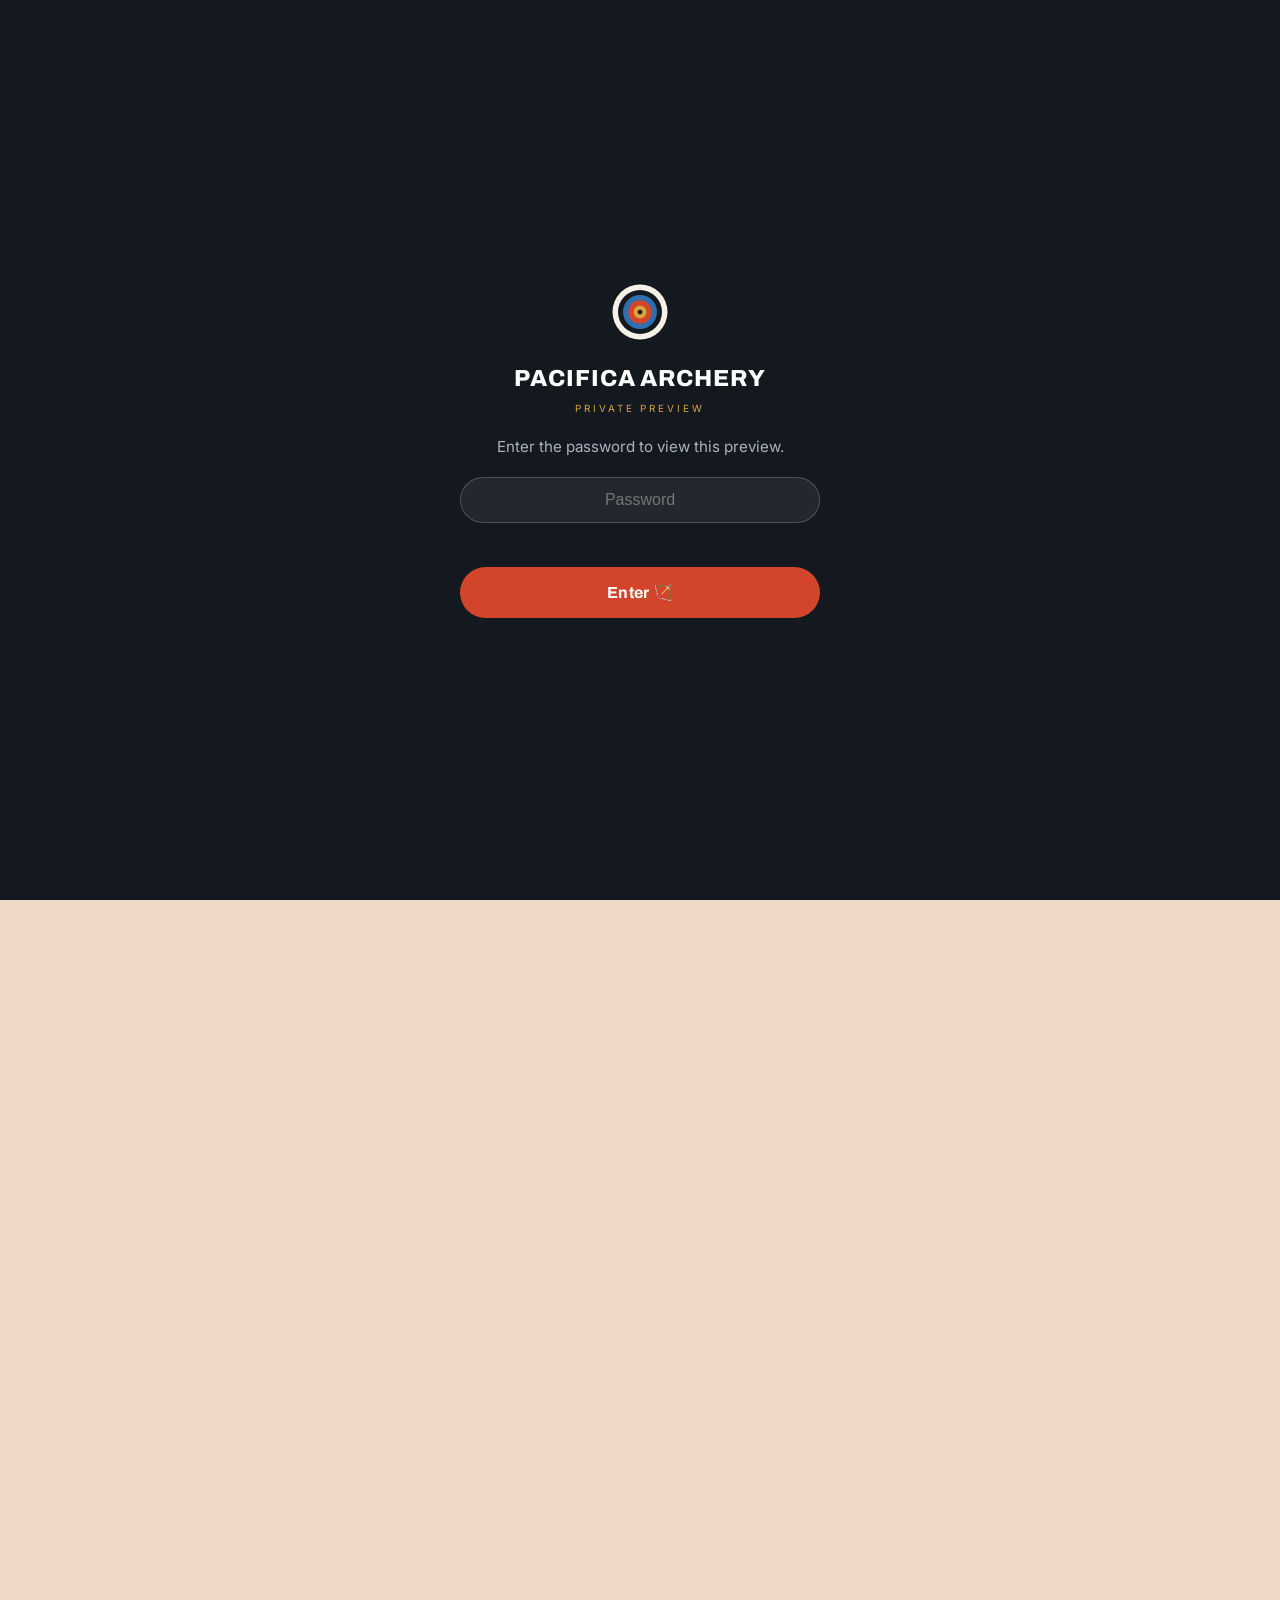
==== commit cde94869: "feat: landing Aim Your Budget section, Hunter Hours rename, review gate - Home: replace the packages" ====
--- a/website/about.html
+++ b/website/about.html
@@ -2,6 +2,7 @@
 <html lang="en">
 <head>
 <meta charset="UTF-8">
+<script src="assets/js/gate.js"></script>
 <meta name="viewport" content="width=device-width, initial-scale=1">
 <title>About — Pacifica Archery | Family-Owned Since 1998, Daly City</title>
 <meta name="description" content="Meet Pacifica Archery: the Bay Area's premier archery range, family owned and operated in Daly City since 1998. Knowledgeable staff, real community, every archer welcome.">
